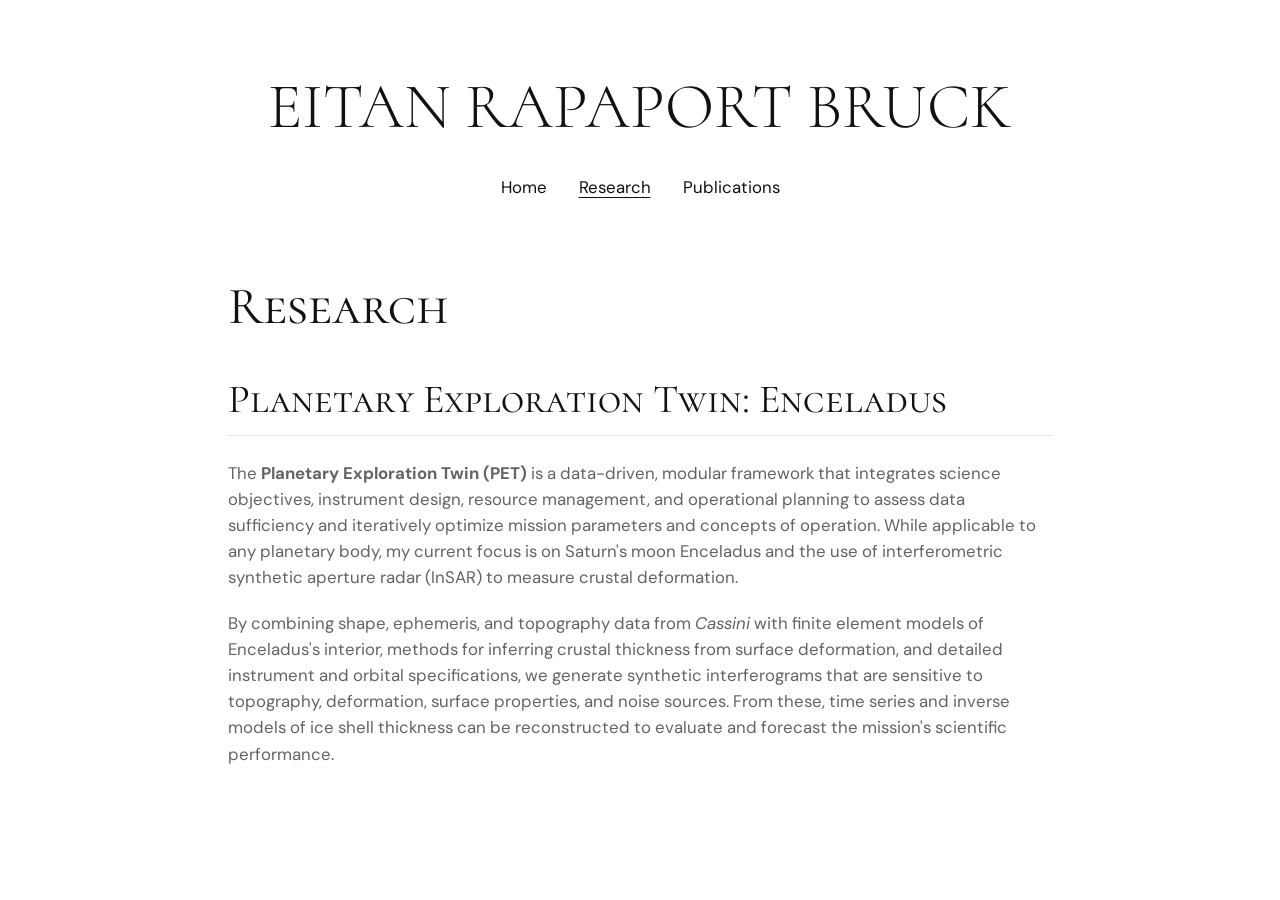
==== research/index.html @ 71a32448 "Build personal academic site Static HTML/CSS site with Home, Research, and Publications pages, carry" ====
<!DOCTYPE html>
<html lang="en-US">
<head>
<meta charset="utf-8">
<meta name="viewport" content="width=device-width, initial-scale=1">
<title>Research &ndash; Eitan Rapaport Bruck</title>
<meta name="description" content="Research by Eitan Rapaport Bruck — the Planetary Exploration Twin (PET) framework applied to Enceladus and InSAR measurement of crustal deformation.">
<link rel="preconnect" href="https://fonts.googleapis.com">
<link rel="preconnect" href="https://fonts.gstatic.com" crossorigin>
<link href="https://fonts.googleapis.com/css2?family=Cormorant+SC:wght@300;400;500&family=DM+Sans:wght@400;500;700&display=swap" rel="stylesheet">
<link rel="stylesheet" href="../assets/css/style.css">
</head>
<body>

<header class="site-header">
  <div class="wrap wrap--wide">
    <p class="site-title"><a href="../">Eitan Rapaport Bruck</a></p>
    <nav class="site-nav" aria-label="Main">
      <ul>
        <li><a href="../">Home</a></li>
        <li><a href="./" aria-current="page">Research</a></li>
        <li><a href="../publications/">Publications</a></li>
      </ul>
    </nav>
  </div>
</header>

<main>
  <div class="wrap">
    <div class="page">
      <h1>Research</h1>

      <article class="project">
        <h2>Planetary Exploration Twin: Enceladus</h2>
        <hr>
        <p>The <strong>Planetary Exploration Twin (PET)</strong> is a data-driven, modular framework that integrates science objectives, instrument design, resource management, and operational planning to assess data sufficiency and iteratively optimize mission parameters and concepts of operation. While applicable to any planetary body, my current focus is on Saturn's moon Enceladus and the use of interferometric synthetic aperture radar (InSAR) to measure crustal deformation.</p>
        <p>By combining shape, ephemeris, and topography data from <em>Cassini</em> with finite element models of Enceladus's interior, methods for inferring crustal thickness from surface deformation, and detailed instrument and orbital specifications, we generate synthetic interferograms that are sensitive to topography, deformation, surface properties, and noise sources. From these, time series and inverse models of ice shell thickness can be reconstructed to evaluate and forecast the mission's scientific performance.</p>
      </article>

    </div>
  </div>
</main>

</body>
</html>
---- assets/css/style.css ----
/* ==========================================================================
   Eitan Rapaport Bruck — personal site
   Design tokens carried over from the previous site (Anastasi theme):
   Cormorant SC for display type, DM Sans for body, 920px content column.
   ========================================================================== */

:root {
  --color-bg: #ffffff;
  --color-text: #111111;
  --color-muted: #636363;
  --color-faint: #a4a4a4;
  --color-rule: #e2e2e2;
  --color-button: #333333;
  --color-button-hover: #636363;

  --font-display: "Cormorant SC", Georgia, "Times New Roman", serif;
  --font-body: "DM Sans", -apple-system, BlinkMacSystemFont, "Segoe UI", Roboto,
    Helvetica, Arial, sans-serif;

  --size-small: 0.9rem;
  --size-medium: 1.05rem;
  --size-large: clamp(1.39rem, 1.39rem + ((1vw - 0.2rem) * 0.767), 1.85rem);
  --size-x-large: clamp(1.85rem, 1.85rem + ((1vw - 0.2rem) * 1.083), 2.5rem);
  --size-xx-large: clamp(2.5rem, 2.5rem + ((1vw - 0.2rem) * 1.283), 3.27rem);
  --size-title: clamp(35.2px, 2.2rem + ((1vw - 3.2px) * 3), 64px);

  --content-width: 920px;
  --wide-width: 1280px;
  --gutter: clamp(1.25rem, 4vw, 3rem);
}

*,
*::before,
*::after {
  box-sizing: border-box;
}

html {
  -webkit-text-size-adjust: 100%;
}

body {
  margin: 0;
  background-color: var(--color-bg);
  color: var(--color-text);
  font-family: var(--font-body);
  font-size: var(--size-medium);
  font-weight: 400;
  line-height: 1.55;
  -webkit-font-smoothing: antialiased;
}

img {
  max-width: 100%;
  height: auto;
}

a {
  color: var(--color-text);
  text-decoration: underline;
  text-underline-offset: 0.18em;
}

a:hover {
  text-decoration: none;
}

h1,
h2,
h3 {
  font-family: var(--font-display);
  font-weight: 400;
  line-height: 1.2;
  margin: 0;
}

h1 {
  font-size: var(--size-xx-large);
}

h2 {
  font-size: var(--size-x-large);
}

h3 {
  font-size: var(--size-large);
}

p {
  margin: 0;
}

/* Layout ---------------------------------------------------------------- */

.wrap {
  width: 100%;
  max-width: var(--content-width);
  margin-inline: auto;
  padding-inline: var(--gutter);
}

.wrap--wide {
  max-width: var(--wide-width);
}

/* Header ---------------------------------------------------------------- */

.site-header {
  padding-block: clamp(2.5rem, 6vw, 4.5rem) clamp(1.75rem, 4vw, 2.75rem);
  text-align: center;
}

.site-title {
  font-family: var(--font-display);
  font-size: var(--size-title);
  font-weight: 300;
  line-height: 1.1;
  text-transform: uppercase;
  margin: 0;
}

.site-title a {
  color: inherit;
  text-decoration: none;
}

.site-nav {
  margin-top: clamp(1.25rem, 3vw, 2rem);
}

.site-nav ul {
  display: flex;
  flex-wrap: wrap;
  justify-content: center;
  gap: clamp(1.25rem, 3vw, 2rem);
  list-style: none;
  margin: 0;
  padding: 0;
}

.site-nav a {
  font-size: var(--size-medium);
  text-decoration: none;
}

.site-nav a:hover,
.site-nav a[aria-current="page"] {
  text-decoration: underline;
  text-underline-offset: 0.25em;
}

/* Home: intro columns --------------------------------------------------- */

.intro {
  display: grid;
  grid-template-columns: minmax(0, 1.15fr) minmax(0, 1fr);
  align-items: center;
  gap: clamp(2rem, 5vw, 4rem);
  padding-block: clamp(1.5rem, 4vw, 3rem);
}

.intro__text {
  display: flex;
  flex-direction: column;
  gap: clamp(2rem, 4vw, 3rem);
}

.section {
  display: flex;
  flex-direction: column;
  gap: 1rem;
}

.section p {
  color: var(--color-muted);
}

.portrait {
  margin: 0;
}

.portrait img {
  display: block;
  width: 100%;
  border-radius: 0.5rem;
  object-fit: cover;
}

/* CV + social row ------------------------------------------------------- */

.links-row {
  display: flex;
  flex-wrap: wrap;
  align-items: center;
  gap: 1.25rem;
  margin-top: 0.25rem;
}

.file-link {
  display: flex;
  align-items: center;
  gap: 0.6rem;
  font-size: var(--size-medium);
  color: var(--color-text);
}

.button {
  display: inline-block;
  background-color: var(--color-button);
  color: #ffffff;
  border-radius: 0.33rem;
  padding: 0.45em 0.9em;
  font-family: var(--font-body);
  font-size: var(--size-small);
  font-weight: 500;
  line-height: 1.4;
  text-decoration: none;
}

.button:hover,
.button:focus-visible {
  background-color: var(--color-button-hover);
  color: #ffffff;
  text-decoration: none;
}

.social {
  display: flex;
  align-items: center;
  gap: 0.5rem;
  list-style: none;
  margin: 0;
  padding: 0;
}

.social a {
  display: flex;
  align-items: center;
  justify-content: center;
  width: 2.25rem;
  height: 2.25rem;
  border-radius: 9999px;
  color: #ffffff;
  text-decoration: none;
  transition: opacity 0.15s ease;
}

.social a:hover {
  opacity: 0.75;
}

.social svg {
  width: 1.35rem;
  height: 1.35rem;
  fill: currentColor;
}

.social--github a {
  background-color: #24292d;
}

.social--linkedin a {
  background-color: #0d66c2;
}

.social--scholar a {
  background-color: #4285f4;
}

/* Academic experience --------------------------------------------------- */

.experience {
  padding-block: clamp(2.5rem, 6vw, 4rem) clamp(3rem, 8vw, 6.25rem);
}

.experience > h2 {
  text-align: center;
  font-weight: 500;
  font-size: var(--size-xx-large);
  margin-bottom: clamp(1.5rem, 4vw, 2.5rem);
}

.cv-entry {
  display: flex;
  flex-wrap: wrap;
  justify-content: space-between;
  align-items: baseline;
  gap: 0.5rem 2rem;
  padding-block: 1rem;
  border-bottom: 1px solid var(--color-rule);
}

.cv-entry__role {
  display: flex;
  flex-direction: column;
  gap: 0.15rem;
  min-width: 0;
}

.cv-entry__title {
  font-size: var(--size-medium);
}

.cv-entry__title strong {
  font-weight: 700;
}

.cv-entry__org {
  color: var(--color-muted);
}

.cv-entry__note {
  font-size: var(--size-small);
  color: var(--color-muted);
}

.cv-entry__dates {
  font-size: var(--size-medium);
  color: var(--color-muted);
  flex-shrink: 0;
}

/* Interior pages -------------------------------------------------------- */

.page {
  padding-block: clamp(1rem, 3vw, 2rem) clamp(3rem, 8vw, 6.25rem);
}

.page > h1 {
  margin-bottom: clamp(1.5rem, 4vw, 2.25rem);
}

.project + .project {
  margin-top: clamp(2.5rem, 6vw, 4rem);
}

.project h2 {
  margin-bottom: 0.75rem;
}

.project hr {
  border: 0;
  border-top: 1px solid var(--color-rule);
  margin: 0 0 1.5rem;
}

.project p {
  color: var(--color-muted);
  margin-bottom: 1.25rem;
}

.project p:last-child {
  margin-bottom: 0;
}

/* Publications ---------------------------------------------------------- */

.pub-group + .pub-group {
  margin-top: clamp(2.5rem, 6vw, 3.5rem);
}

.pub-group > h2 {
  margin-bottom: 0.5rem;
}

.pub-group hr {
  border: 0;
  border-top: 1px solid var(--color-rule);
  margin: 0 0 1.25rem;
}

.pub-list {
  list-style: none;
  margin: 0;
  padding: 0;
}

.pub-list > li {
  padding-block: 1.25rem;
  border-bottom: 1px solid var(--color-rule);
}

.pub-list > li:first-child {
  padding-top: 0;
}

.pub__title {
  font-size: var(--size-medium);
  font-weight: 700;
  margin-bottom: 0.35rem;
}

.pub__authors,
.pub__meta {
  color: var(--color-muted);
  font-size: var(--size-small);
}

.pub__meta {
  margin-top: 0.5rem;
  display: flex;
  flex-wrap: wrap;
  gap: 0.4rem 1rem;
}

.pub__empty {
  color: var(--color-faint);
  font-size: var(--size-small);
}

/* Responsive ------------------------------------------------------------ */

@media (max-width: 782px) {
  .intro {
    grid-template-columns: minmax(0, 1fr);
  }

  .intro__photo {
    order: -1;
    max-width: 320px;
    margin-inline: auto;
    width: 100%;
  }

  .cv-entry {
    flex-direction: column;
  }
}
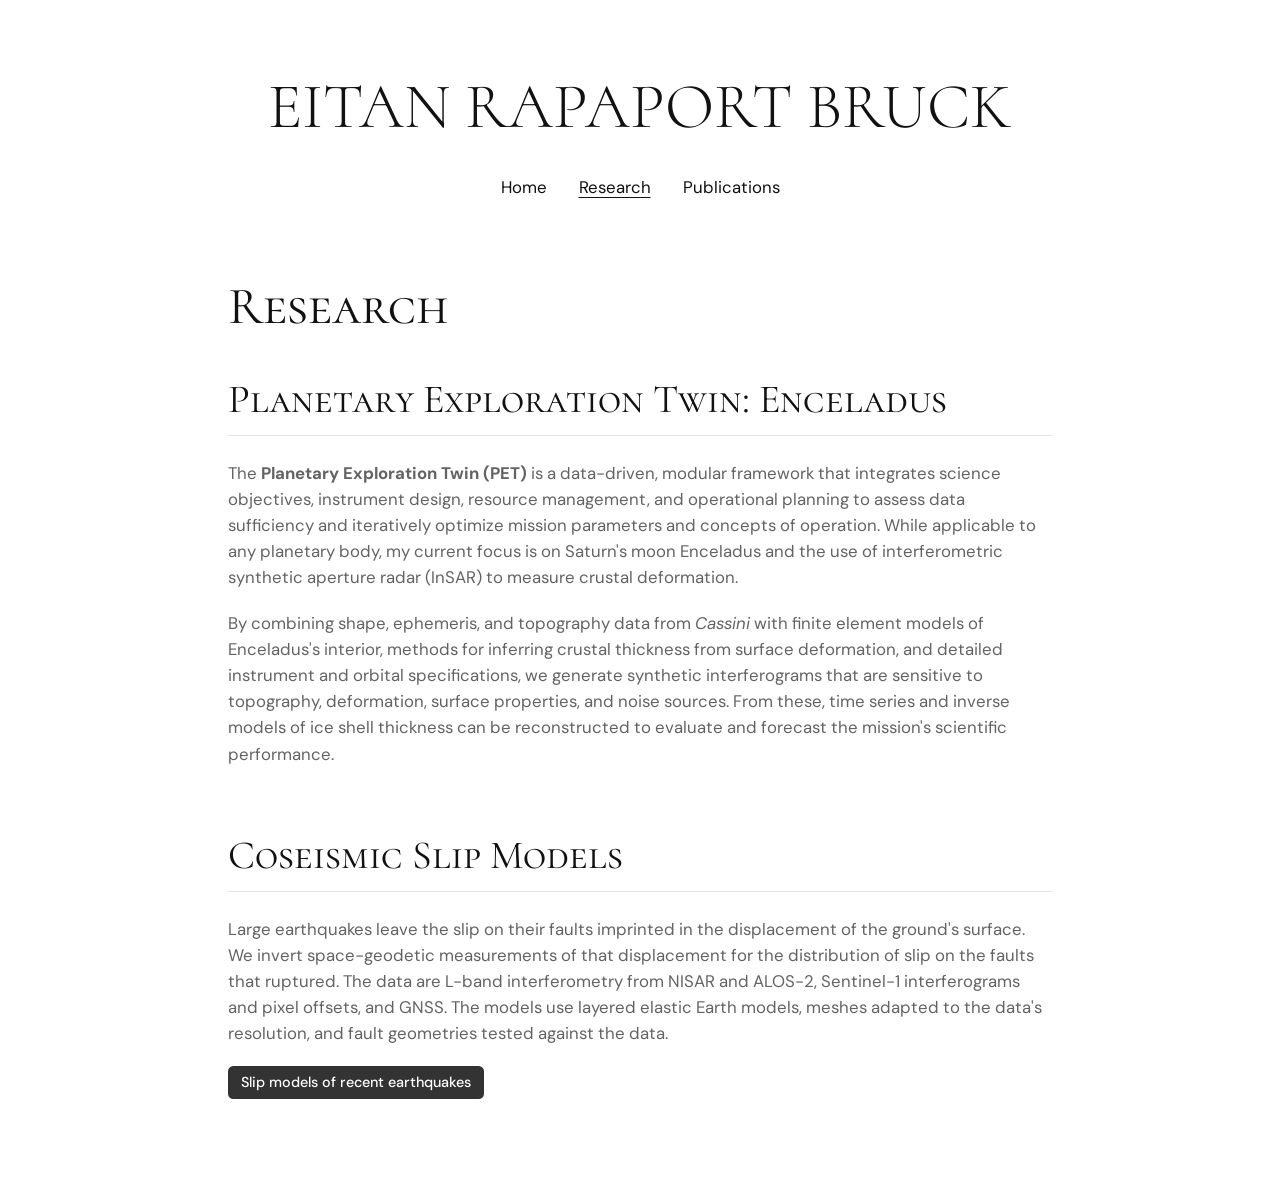
==== commit 3a9d68bd: "Research: a page of coseismic slip models research/slip-models/: the 2026 Herrera, Panama earthquake" ====
--- a/research/index.html
+++ b/research/index.html
@@ -4,7 +4,7 @@
 <meta charset="utf-8">
 <meta name="viewport" content="width=device-width, initial-scale=1">
 <title>Research &ndash; Eitan Rapaport Bruck</title>
-<meta name="description" content="Research by Eitan Rapaport Bruck — the Planetary Exploration Twin (PET) framework applied to Enceladus and InSAR measurement of crustal deformation.">
+<meta name="description" content="Research by Eitan Rapaport Bruck — the Planetary Exploration Twin (PET) framework applied to Enceladus and InSAR measurement of crustal deformation, and coseismic slip models of recent large earthquakes.">
 <link rel="preconnect" href="https://fonts.googleapis.com">
 <link rel="preconnect" href="https://fonts.gstatic.com" crossorigin>
 <link href="https://fonts.googleapis.com/css2?family=Cormorant+SC:wght@300;400;500&family=DM+Sans:wght@400;500;700&display=swap" rel="stylesheet">
@@ -37,6 +37,13 @@
         <p>By combining shape, ephemeris, and topography data from <em>Cassini</em> with finite element models of Enceladus's interior, methods for inferring crustal thickness from surface deformation, and detailed instrument and orbital specifications, we generate synthetic interferograms that are sensitive to topography, deformation, surface properties, and noise sources. From these, time series and inverse models of ice shell thickness can be reconstructed to evaluate and forecast the mission's scientific performance.</p>
       </article>
 
+      <article class="project">
+        <h2>Coseismic Slip Models</h2>
+        <hr>
+        <p>Large earthquakes leave the slip on their faults imprinted in the displacement of the ground's surface. We invert space-geodetic measurements of that displacement for the distribution of slip on the faults that ruptured. The data are L-band interferometry from NISAR and ALOS-2, Sentinel-1 interferograms and pixel offsets, and GNSS. The models use layered elastic Earth models, meshes adapted to the data's resolution, and fault geometries tested against the data.</p>
+        <p><a class="button" href="slip-models/">Slip models of recent earthquakes</a></p>
+      </article>
+
     </div>
   </div>
 </main>
--- a/assets/css/style.css
+++ b/assets/css/style.css
@@ -408,9 +408,81 @@
   font-size: var(--size-small);
 }
 
+/* Slip models ----------------------------------------------------------- */
+
+.page-intro p {
+  color: var(--color-muted);
+  margin-bottom: 1.25rem;
+}
+
+.event-index {
+  display: flex;
+  flex-wrap: wrap;
+  gap: 0.5rem 1.5rem;
+  list-style: none;
+  margin: 0 0 clamp(2rem, 5vw, 3rem);
+  padding: 0;
+  font-size: var(--size-small);
+}
+
+.facts {
+  display: grid;
+  grid-template-columns: max-content minmax(0, 1fr);
+  gap: 0.35rem 1.25rem;
+  margin: 0 0 1.5rem;
+  font-size: var(--size-small);
+}
+
+.facts dt {
+  font-weight: 500;
+}
+
+.facts dd {
+  margin: 0;
+  color: var(--color-muted);
+}
+
+.slip-figure {
+  margin: 0 0 1.25rem;
+}
+
+.slip-figure img {
+  display: block;
+  width: 100%;
+  border: 1px solid var(--color-rule);
+  border-radius: 0.33rem;
+}
+
+.slip-figure figcaption {
+  margin-top: 0.5rem;
+  font-size: var(--size-small);
+  color: var(--color-muted);
+}
+
+.page-note {
+  margin-top: clamp(2.5rem, 6vw, 4rem);
+  padding-top: 1.25rem;
+  border-top: 1px solid var(--color-rule);
+  font-size: var(--size-small);
+  color: var(--color-muted);
+}
+
+.page-note p + p {
+  margin-top: 0.75rem;
+}
+
 /* Responsive ------------------------------------------------------------ */
 
 @media (max-width: 782px) {
+  .facts {
+    grid-template-columns: minmax(0, 1fr);
+    gap: 0.1rem;
+  }
+
+  .facts dd + dt {
+    margin-top: 0.6rem;
+  }
+
   .intro {
     grid-template-columns: minmax(0, 1fr);
   }
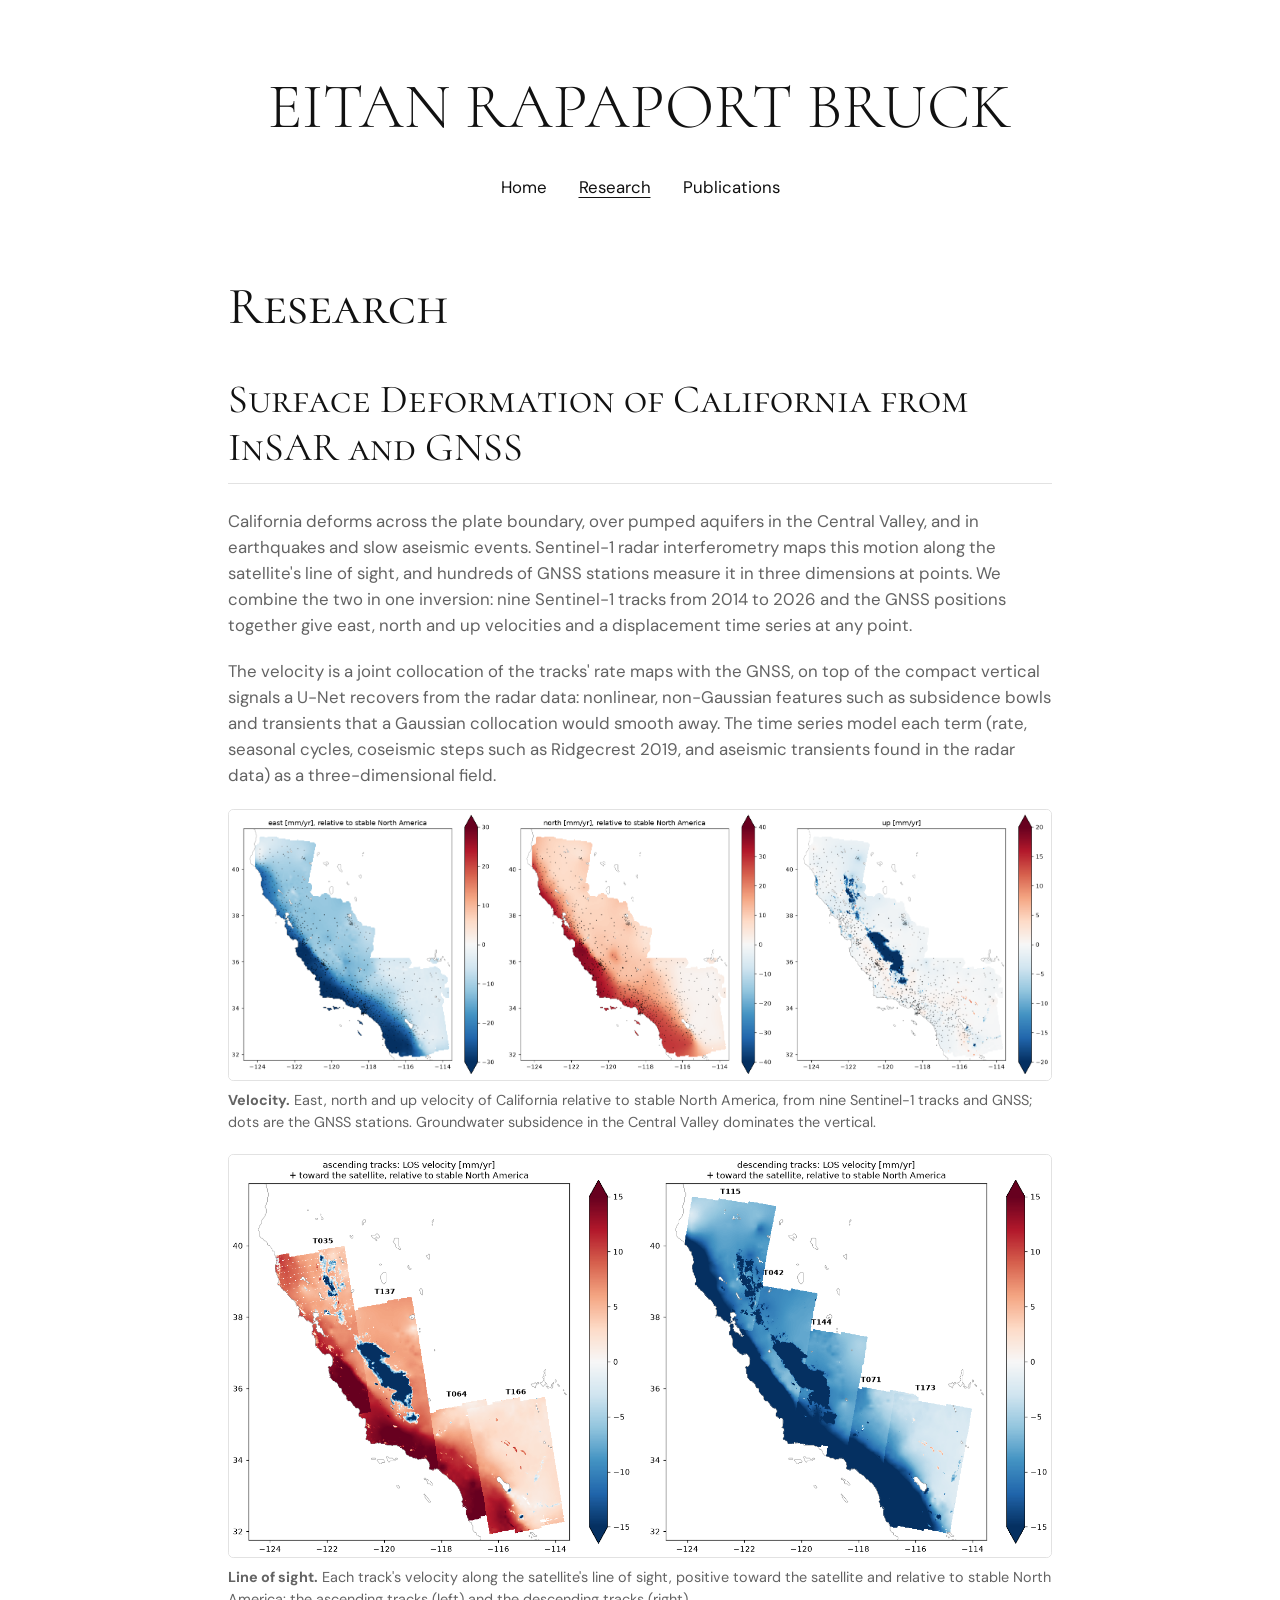
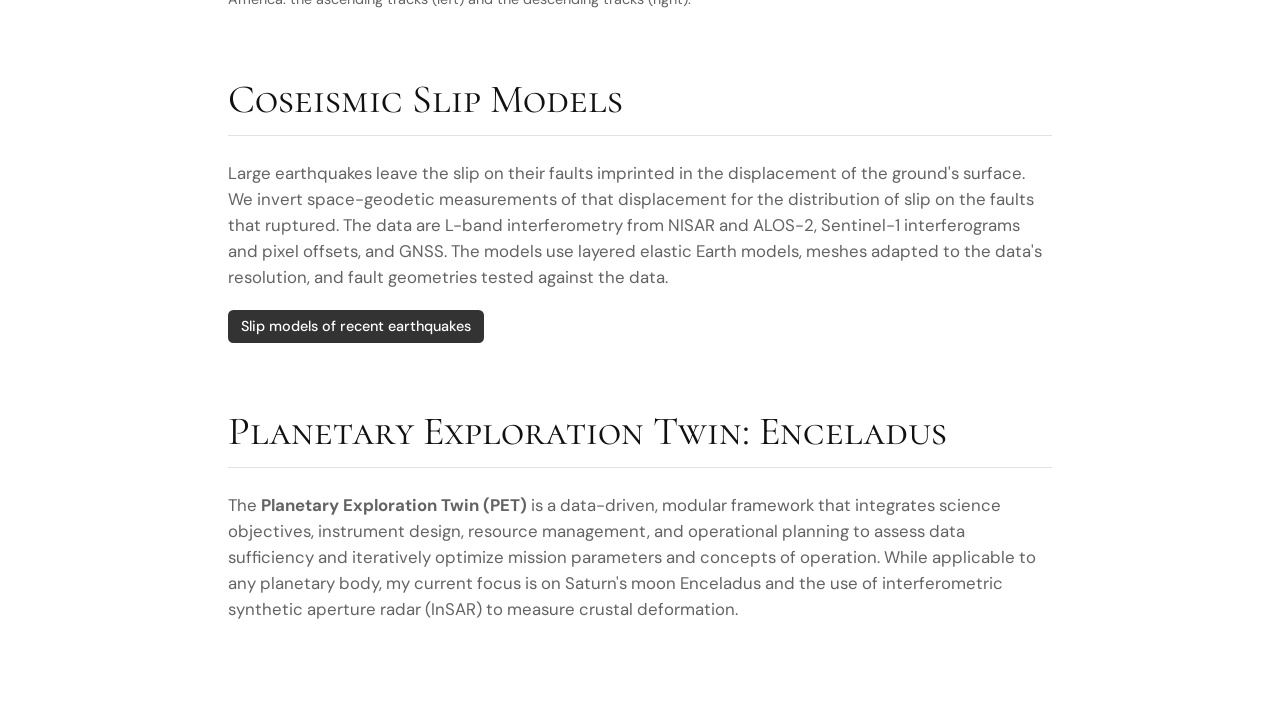
==== commit 0b777a35: "Research: a section on California surface deformation from InSAR and GNSS, with the velocity figures" ====
--- a/research/index.html
+++ b/research/index.html
@@ -4,7 +4,7 @@
 <meta charset="utf-8">
 <meta name="viewport" content="width=device-width, initial-scale=1">
 <title>Research &ndash; Eitan Rapaport Bruck</title>
-<meta name="description" content="Research by Eitan Rapaport Bruck — the Planetary Exploration Twin (PET) framework applied to Enceladus and InSAR measurement of crustal deformation, and coseismic slip models of recent large earthquakes.">
+<meta name="description" content="Research by Eitan Rapaport Bruck — surface deformation of California from Sentinel-1 InSAR and GNSS, coseismic slip models of recent large earthquakes, and the Planetary Exploration Twin (PET) framework applied to Enceladus.">
 <link rel="preconnect" href="https://fonts.googleapis.com">
 <link rel="preconnect" href="https://fonts.gstatic.com" crossorigin>
 <link href="https://fonts.googleapis.com/css2?family=Cormorant+SC:wght@300;400;500&family=DM+Sans:wght@400;500;700&display=swap" rel="stylesheet">
@@ -31,10 +31,18 @@
       <h1>Research</h1>
 
       <article class="project">
-        <h2>Planetary Exploration Twin: Enceladus</h2>
+        <h2>Surface Deformation of California from InSAR and GNSS</h2>
         <hr>
-        <p>The <strong>Planetary Exploration Twin (PET)</strong> is a data-driven, modular framework that integrates science objectives, instrument design, resource management, and operational planning to assess data sufficiency and iteratively optimize mission parameters and concepts of operation. While applicable to any planetary body, my current focus is on Saturn's moon Enceladus and the use of interferometric synthetic aperture radar (InSAR) to measure crustal deformation.</p>
-        <p>By combining shape, ephemeris, and topography data from <em>Cassini</em> with finite element models of Enceladus's interior, methods for inferring crustal thickness from surface deformation, and detailed instrument and orbital specifications, we generate synthetic interferograms that are sensitive to topography, deformation, surface properties, and noise sources. From these, time series and inverse models of ice shell thickness can be reconstructed to evaluate and forecast the mission's scientific performance.</p>
+        <p>California deforms across the plate boundary, over pumped aquifers in the Central Valley, and in earthquakes and slow aseismic events. Sentinel-1 radar interferometry maps this motion along the satellite's line of sight, and hundreds of GNSS stations measure it in three dimensions at points. We combine the two in one inversion: nine Sentinel-1 tracks from 2014 to 2026 and the GNSS positions together give east, north and up velocities and a displacement time series at any point.</p>
+        <p>The velocity is a joint collocation of the tracks' rate maps with the GNSS, on top of the compact vertical signals a U-Net recovers from the radar data: nonlinear, non-Gaussian features such as subsidence bowls and transients that a Gaussian collocation would smooth away. The time series model each term (rate, seasonal cycles, coseismic steps such as Ridgecrest 2019, and aseismic transients found in the radar data) as a three-dimensional field.</p>
+        <figure class="slip-figure">
+          <a href="../assets/img/research/california_velocity_enu.webp"><img src="../assets/img/research/california_velocity_enu.webp" alt="East, north and up velocity of California relative to stable North America" loading="lazy"></a>
+          <figcaption><strong>Velocity.</strong> East, north and up velocity of California relative to stable North America, from nine Sentinel-1 tracks and GNSS; dots are the GNSS stations. Groundwater subsidence in the Central Valley dominates the vertical.</figcaption>
+        </figure>
+        <figure class="slip-figure">
+          <a href="../assets/img/research/california_velocity_los.webp"><img src="../assets/img/research/california_velocity_los.webp" alt="Line-of-sight velocity of the ascending and descending Sentinel-1 tracks over California" loading="lazy"></a>
+          <figcaption><strong>Line of sight.</strong> Each track's velocity along the satellite's line of sight, positive toward the satellite and relative to stable North America: the ascending tracks (left) and the descending tracks (right).</figcaption>
+        </figure>
       </article>
 
       <article class="project">
@@ -44,6 +52,12 @@
         <p><a class="button" href="slip-models/">Slip models of recent earthquakes</a></p>
       </article>
 
+      <article class="project">
+        <h2>Planetary Exploration Twin: Enceladus</h2>
+        <hr>
+        <p>The <strong>Planetary Exploration Twin (PET)</strong> is a data-driven, modular framework that integrates science objectives, instrument design, resource management, and operational planning to assess data sufficiency and iteratively optimize mission parameters and concepts of operation. While applicable to any planetary body, my current focus is on Saturn's moon Enceladus and the use of interferometric synthetic aperture radar (InSAR) to measure crustal deformation.</p>
+      </article>
+
     </div>
   </div>
 </main>
--- a/assets/css/style.css
+++ b/assets/css/style.css
@@ -459,6 +459,22 @@
   color: var(--color-muted);
 }
 
+.slip-more {
+  margin: 0 0 1.25rem;
+  padding-top: 0.75rem;
+  border-top: 1px solid var(--color-rule);
+}
+
+.slip-more > summary {
+  cursor: pointer;
+  font-size: var(--size-small);
+  font-weight: 500;
+}
+
+.slip-more[open] > summary {
+  margin-bottom: 1rem;
+}
+
 .page-note {
   margin-top: clamp(2.5rem, 6vw, 4rem);
   padding-top: 1.25rem;
